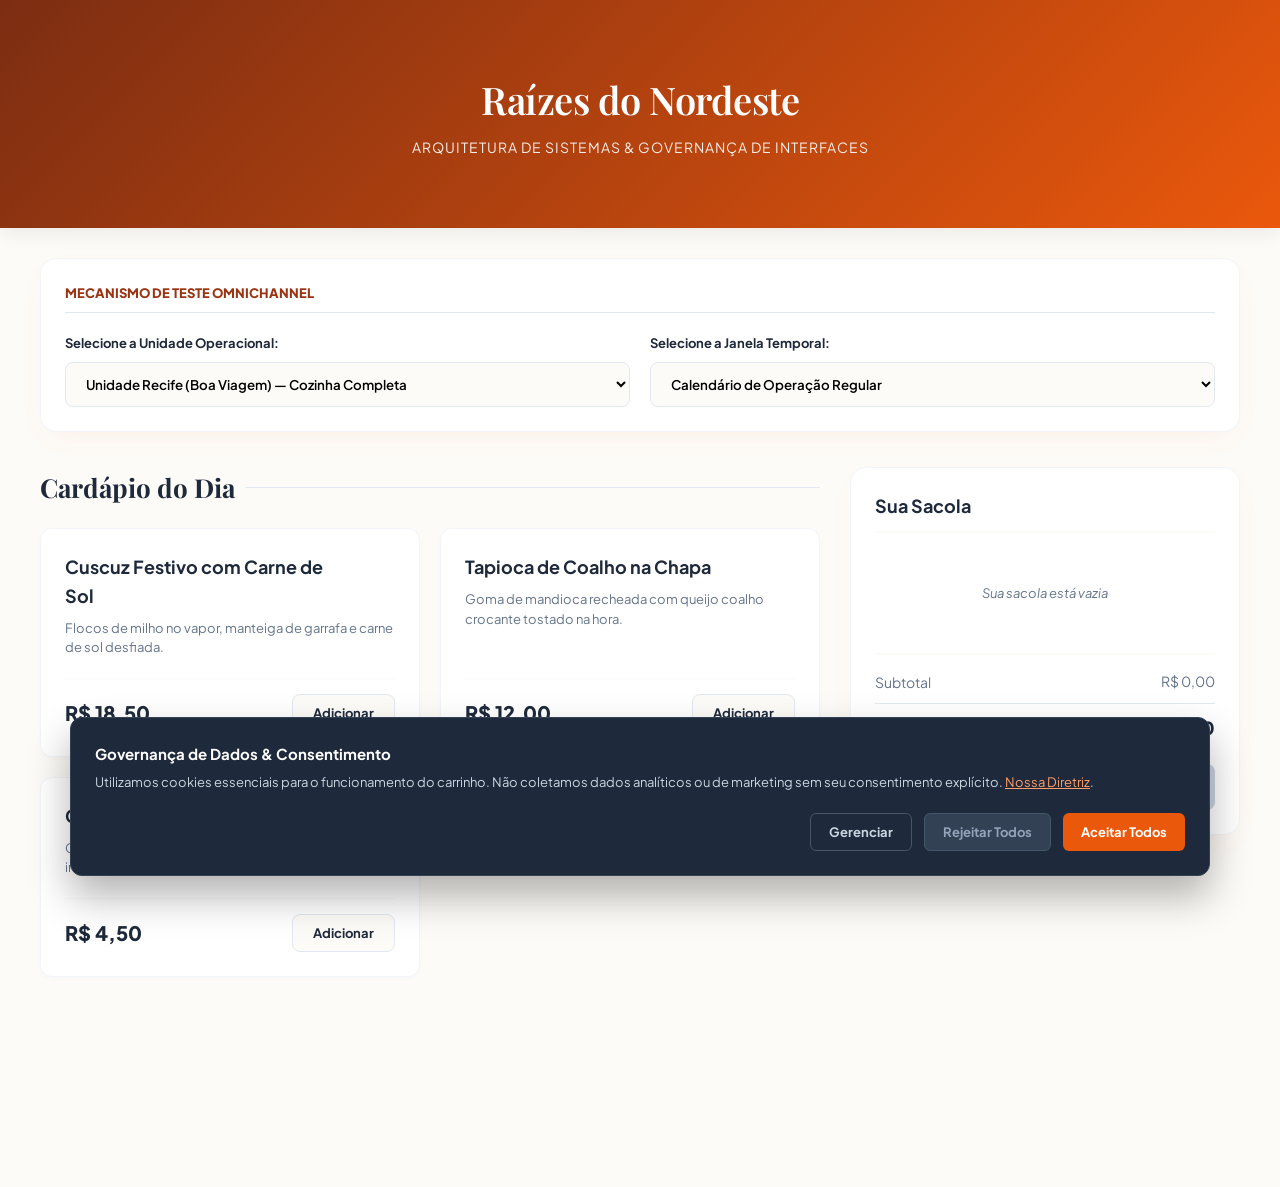
==== index.html @ add28064 "Add files via upload" ====
<!DOCTYPE html>
<html lang="pt-BR">
<head>
    <meta charset="UTF-8">
    <meta name="viewport" content="width=device-width, initial-scale=1.0">
    <title>Raízes do Nordeste - Painel Omnichannel</title>
    
    <link rel="preconnect" href="https://fonts.googleapis.com">
    <link rel="preconnect" href="https://fonts.gstatic.com" crossorigin>
    <link href="https://fonts.googleapis.com/css2?family=Playfair+Display:ital,wght@0,600;1,400&family=Plus+Jakarta+Sans:wght@400;500;700;800&display=swap" rel="stylesheet">
    
    <link rel="stylesheet" href="styles.css">
</head>
<body>

    <header class="app-header">
        <div class="container">
            <h1>Raízes do Nordeste</h1>
            <p>Arquitetura de Sistemas & Governança de Interfaces</p>
        </div>
    </header>

    <div class="container">
        
        <section class="simulator-box" aria-label="Controles de Simulação">
            <div class="simulator-title">Mecanismo de Teste Omnichannel</div>
            <div class="control-group">
                <label for="storeFilter">Selecione a Unidade Operacional:</label>
                <select id="storeFilter">
                    <option value="completa">Unidade Recife (Boa Viagem) — Cozinha Completa</option>
                    <option value="reduzida">Unidade Caruaru — Cozinha Reduzida (Restrições)</option>
                </select>
            </div>
            <div class="control-group">
                <label for="seasonFilter">Selecione a Janela Temporal:</label>
                <select id="seasonFilter">
                    <option value="regular">Calendário de Operação Regular</option>
                    <option value="junino">Calendário Festivo (Gatilho Junino)</option>
                </select>
            </div>
        </section>

        <main class="main-layout">
            <section aria-label="Produtos Disponíveis">
                <h2 class="section-title">Cardápio do Dia</h2>
                <div class="menu-grid" id="menuView">
                    </div>
            </section>

            <aside class="cart-card" aria-label="Carrinho de Compras">
                <h3 class="cart-title">Sua Sacola</h3>
                <div class="cart-items-list" id="cartListView">
                    </div>
                <div class="cart-totals">
                    <div class="total-row">
                        <span>Subtotal</span>
                        <span id="labelSubtotal">R$ 0,00</span>
                    </div>
                    <div class="total-row final">
                        <span>Total</span>
                        <span id="labelTotal">R$ 0,00</span>
                    </div>
                    <button class="btn btn-checkout" id="checkoutTrigger" disabled>
                        Confirmar Pedido
                    </button>
                </div>
            </aside>
        </main>
    </div>

    <div class="payment-overlay" id="paymentLockscreen">
        <div class="payment-modal">
            <div class="spinner"></div>
            <h3>Conectando ao Terminal</h3>
            <p>Processando transação de ponta a ponta...</p>
            <span>Aguardando o hardware externo responder.</span>
        </div>
    </div>

    <div class="cookie-banner" id="privacyBanner">
        <div class="cookie-wrapper">
            <div class="cookie-main-content">
                <div class="cookie-title">Governança de Dados & Consentimento</div>
                <p class="cookie-desc">Utilizamos cookies essenciais para o funcionamento do carrinho. Não coletamos dados analíticos ou de marketing sem seu consentimento explícito. <a href="#">Nossa Diretriz</a>.</p>
                
                <div class="cookie-granular-panel" id="granularDashboard">
                    <div class="granular-row">
                        <div class="granular-info">
                            <h5>Cookies Necessários</h5>
                            <p>Persistência da sacola e segurança.</p>
                        </div>
                        <label class="switch">
                            <input type="checkbox" checked disabled>
                            <span class="slider always-on"></span>
                        </label>
                    </div>
                    <div class="granular-row">
                        <div class="granular-info">
                            <h5>Desempenho (Analíticos)</h5>
                            <p>Métricas anonimizadas de saída de pratos.</p>
                        </div>
                        <label class="switch">
                            <input type="checkbox" id="cookieAnalitico">
                            <span class="slider"></span>
                        </label>
                    </div>
                    <div class="granular-row">
                        <div class="granular-info">
                            <h5>Marketing e Fidelidade</h5>
                            <p>Cupons de desconto integrados.</p>
                        </div>
                        <label class="switch">
                            <input type="checkbox" id="cookieMarketing">
                            <span class="slider"></span>
                        </label>
                    </div>
                </div>
            </div>
            <div class="cookie-buttons">
                <button class="btn-ck btn-ck-manage" id="btnManageCookies">Gerenciar</button>
                <button class="btn-ck btn-ck-reject" id="btnRejectCookies">Rejeitar Todos</button>
                <button class="btn-ck btn-ck-accept" id="btnAcceptCookies">Aceitar Todos</button>
            </div>
        </div>
    </div>

    <script src="app.js"></script>
</body>
</html>
---- styles.css ----
:root {
    --primary: #ea580c;
    --primary-dark: #9a3412;
    --primary-light: #ffedd5;
    --bg-sand: #fdfbf7;
    --text-dark: #1e293b;
    --text-muted: #64748b;
    --white: #ffffff;
    --border: #e2e8f0;
    --success: #10b981;
    --font-display: 'Playfair Display', Georgia, serif;
    --font-sans: 'Plus Jakarta Sans', sans-serif;
    --shadow: 0 10px 30px -10px rgba(234, 88, 12, 0.08);
    --transition: all 0.3s cubic-bezier(0.4, 0, 0.2, 1);
}

* { box-sizing: border-box; margin: 0; padding: 0; }
body { background-color: var(--bg-sand); color: var(--text-dark); font-family: var(--font-sans); line-height: 1.6; padding-bottom: 180px; }

.app-header { background: linear-gradient(135deg, #7c2d12, #ea580c); color: var(--white); padding: 40px 0; text-align: center; box-shadow: 0 4px 20px rgba(0,0,0,0.08); }
.app-header h1 { font-family: var(--font-display); font-size: 38px; font-weight: 600; letter-spacing: -0.5px; }
.app-header p { font-size: 14px; opacity: 0.9; margin-top: 5px; letter-spacing: 1px; text-transform: uppercase; }

.container { max-width: 1240px; margin: 30px auto; padding: 0 20px; }

.simulator-box { background: var(--white); border: 1px solid #f1f5f9; border-radius: 16px; padding: 24px; margin-bottom: 35px; box-shadow: var(--shadow); display: grid; grid-template-columns: 1fr; gap: 20px; }
@media (min-width: 768px) { .simulator-box { grid-template-columns: 1fr 1fr; } }
.simulator-title { grid-column: 1 / -1; font-size: 13px; font-weight: 800; text-transform: uppercase; color: var(--primary-dark); border-bottom: 1px solid var(--border); padding-bottom: 8px; }
.control-group { display: flex; flex-direction: column; gap: 8px; }
.control-group label { font-size: 13px; font-weight: 700; }
.control-group select { padding: 12px 16px; border-radius: 8px; border: 1px solid var(--border); background-color: var(--bg-sand); font-family: var(--font-sans); font-weight: 600; cursor: pointer; transition: var(--transition); }
.control-group select:focus { outline: none; border-color: var(--primary); box-shadow: 0 0 0 4px rgba(234, 88, 12, 0.1); }

.main-layout { display: grid; grid-template-columns: 1fr; gap: 30px; }
@media (min-width: 992px) { .main-layout { grid-template-columns: 2fr 1fr; } }
.section-title { font-family: var(--font-display); font-size: 26px; margin-bottom: 20px; display: flex; align-items: center; gap: 10px; }
.section-title::after { content: ''; flex-grow: 1; height: 1px; background: var(--border); }

.menu-grid { display: grid; grid-template-columns: 1fr; gap: 20px; }
@media (min-width: 600px) { .menu-grid { grid-template-columns: repeat(2, 1fr); } }

.product-card { background: var(--white); border: 1px solid #f1f5f9; border-radius: 12px; padding: 24px; display: flex; flex-direction: column; justify-content: space-between; position: relative; transition: var(--transition); box-shadow: 0 2px 4px rgba(0,0,0,0.02); }
.product-card:hover { transform: translateY(-4px); box-shadow: 0 12px 24px rgba(234, 88, 12, 0.06); border-color: rgba(234, 88, 12, 0.2); }
.badge-sazonal { position: absolute; top: 20px; right: 20px; background: var(--primary-light); color: var(--primary-dark); font-size: 10px; font-weight: 800; padding: 4px 10px; border-radius: 20px; text-transform: uppercase; }
.product-name { font-size: 18px; font-weight: 700; margin-bottom: 8px; padding-right: 60px; }
.product-desc { font-size: 13px; color: var(--text-muted); line-height: 1.5; margin-bottom: 20px; }
.product-footer { display: flex; justify-content: space-between; align-items: center; margin-top: auto; padding-top: 15px; border-top: 1px solid #fafafa; }
.product-price { font-size: 20px; font-weight: 800; }

.btn { font-family: var(--font-sans); font-weight: 700; font-size: 13px; padding: 10px 20px; border: none; border-radius: 8px; cursor: pointer; transition: var(--transition); }
.btn-add { background: var(--bg-sand); color: var(--text-dark); border: 1px solid var(--border); }
.btn-add:hover { background: var(--primary); color: var(--white); border-color: var(--primary); }
.btn-checkout { background: var(--primary); color: var(--white); width: 100%; padding: 14px; font-size: 14px; margin-top: 15px; box-shadow: 0 4px 12px rgba(234, 88, 12, 0.2); }
.btn-checkout:hover:not(:disabled) { background: var(--primary-dark); transform: translateY(-1px); }
.btn-checkout:disabled { background: #cbd5e1; color: #94a3b8; box-shadow: none; cursor: not-allowed; }

.cart-card { background: var(--white); border: 1px solid #f1f5f9; border-radius: 16px; padding: 24px; box-shadow: var(--shadow); height: fit-content; position: sticky; top: 30px; }
.cart-title { font-size: 18px; font-weight: 700; margin-bottom: 20px; padding-bottom: 10px; border-bottom: 2px solid var(--bg-sand); }
.cart-items-list { max-height: 280px; overflow-y: auto; margin-bottom: 20px; }
.cart-item { display: flex; justify-content: space-between; align-items: center; padding: 12px 0; border-bottom: 1px dashed var(--border); animation: slideIn 0.2s ease; }
.cart-item-info h4 { font-size: 14px; font-weight: 700; }
.btn-remove { background: none; border: none; color: var(--text-muted); font-size: 11px; text-decoration: underline; cursor: pointer; margin-top: 2px; }
.btn-remove:hover { color: #ef4444; }
.cart-item-price { font-size: 14px; font-weight: 700; }
.cart-empty { text-align: center; color: var(--text-muted); font-style: italic; padding: 30px 0; font-size: 13px; }
.cart-totals { border-top: 2px solid var(--bg-sand); padding-top: 15px; }
.total-row { display: flex; justify-content: space-between; font-size: 14px; color: var(--text-muted); margin-bottom: 6px; }
.total-row.final { font-size: 18px; font-weight: 800; color: var(--text-dark); margin-top: 10px; padding-top: 10px; border-top: 1px solid var(--border); }

.payment-overlay { position: fixed; top: 0; left: 0; width: 100%; height: 100%; background: rgba(15, 23, 42, 0.6); backdrop-filter: blur(4px); display: none; justify-content: center; align-items: center; z-index: 10000; }
.payment-modal { background: var(--white); padding: 40px; border-radius: 16px; max-width: 400px; width: 85%; text-align: center; box-shadow: 0 20px 25px -5px rgba(0,0,0,0.1); }
.payment-modal p { font-size: 14px; margin-top: 10px; }
.payment-modal span { font-size: 11px; color: var(--text-muted); display: block; margin-top: 15px; }
.spinner { width: 50px; height: 50px; border: 4px solid var(--border); border-top-color: var(--primary); border-radius: 50%; animation: spin 0.8s linear infinite; margin: 0 auto 20px; }

.cookie-banner { position: fixed; bottom: 24px; left: 50%; transform: translateX(-50%); width: 92%; max-width: 1140px; background: #1e293b; color: var(--white); border-radius: 12px; box-shadow: 0 20px 40px rgba(0,0,0,0.3); z-index: 9999; border: 1px solid #334155; overflow: hidden; }
.cookie-wrapper { padding: 24px; }
.cookie-main-content { margin-bottom: 20px; }
.cookie-title { font-size: 15px; font-weight: 700; margin-bottom: 6px; }
.cookie-desc { font-size: 13px; line-height: 1.6; color: #cbd5e1; }
.cookie-desc a { color: #ff9d66; text-decoration: underline; }
.cookie-buttons { display: flex; gap: 12px; flex-wrap: wrap; justify-content: flex-end; }
.btn-ck { font-family: var(--font-sans); font-weight: 700; font-size: 13px; padding: 10px 18px; border-radius: 6px; border: none; cursor: pointer; transition: var(--transition); }
.btn-ck-accept { background: var(--primary); color: var(--white); }
.btn-ck-accept:hover { background: var(--primary-dark); }
.btn-ck-reject { background: #334155; color: #94a3b8; border: 1px solid #475569; }
.btn-ck-reject:hover { background: #475569; color: var(--white); }
.btn-ck-manage { background: transparent; color: #cbd5e1; border: 1px solid #475569; }
.btn-ck-manage:hover { border-color: #94a3b8; color: var(--white); }

.cookie-granular-panel { display: none; grid-template-columns: 1fr; gap: 12px; margin-top: 20px; padding-top: 20px; border-top: 1px solid #334155; }
.granular-row { background: #1e293b; border: 1px solid #334155; padding: 14px; border-radius: 8px; display: flex; justify-content: space-between; align-items: center; }
.granular-info h5 { font-size: 13px; color: var(--white); }
.granular-info p { font-size: 11px; color: #94a3b8; }

.switch { position: relative; display: inline-block; width: 40px; height: 22px; }
.switch input { opacity: 0; width: 0; height: 0; }
.slider { position: absolute; cursor: pointer; top: 0; left: 0; right: 0; bottom: 0; background-color: #475569; transition: .3s; border-radius: 22px; }
.slider::before { position: absolute; content: ""; height: 14px; width: 14px; left: 4px; bottom: 4px; background-color: white; transition: .3s; border-radius: 50%; }
input:checked + .slider { background-color: var(--primary); }
input:checked + .slider::before { transform: translateX(18px); }
.slider.always-on { background-color: var(--success); cursor: not-allowed; }

@keyframes spin { to { transform: rotate(360deg); } }
@keyframes slideIn { from { opacity: 0; transform: translateY(6px); } to { opacity: 1; transform: translateY(0); } }
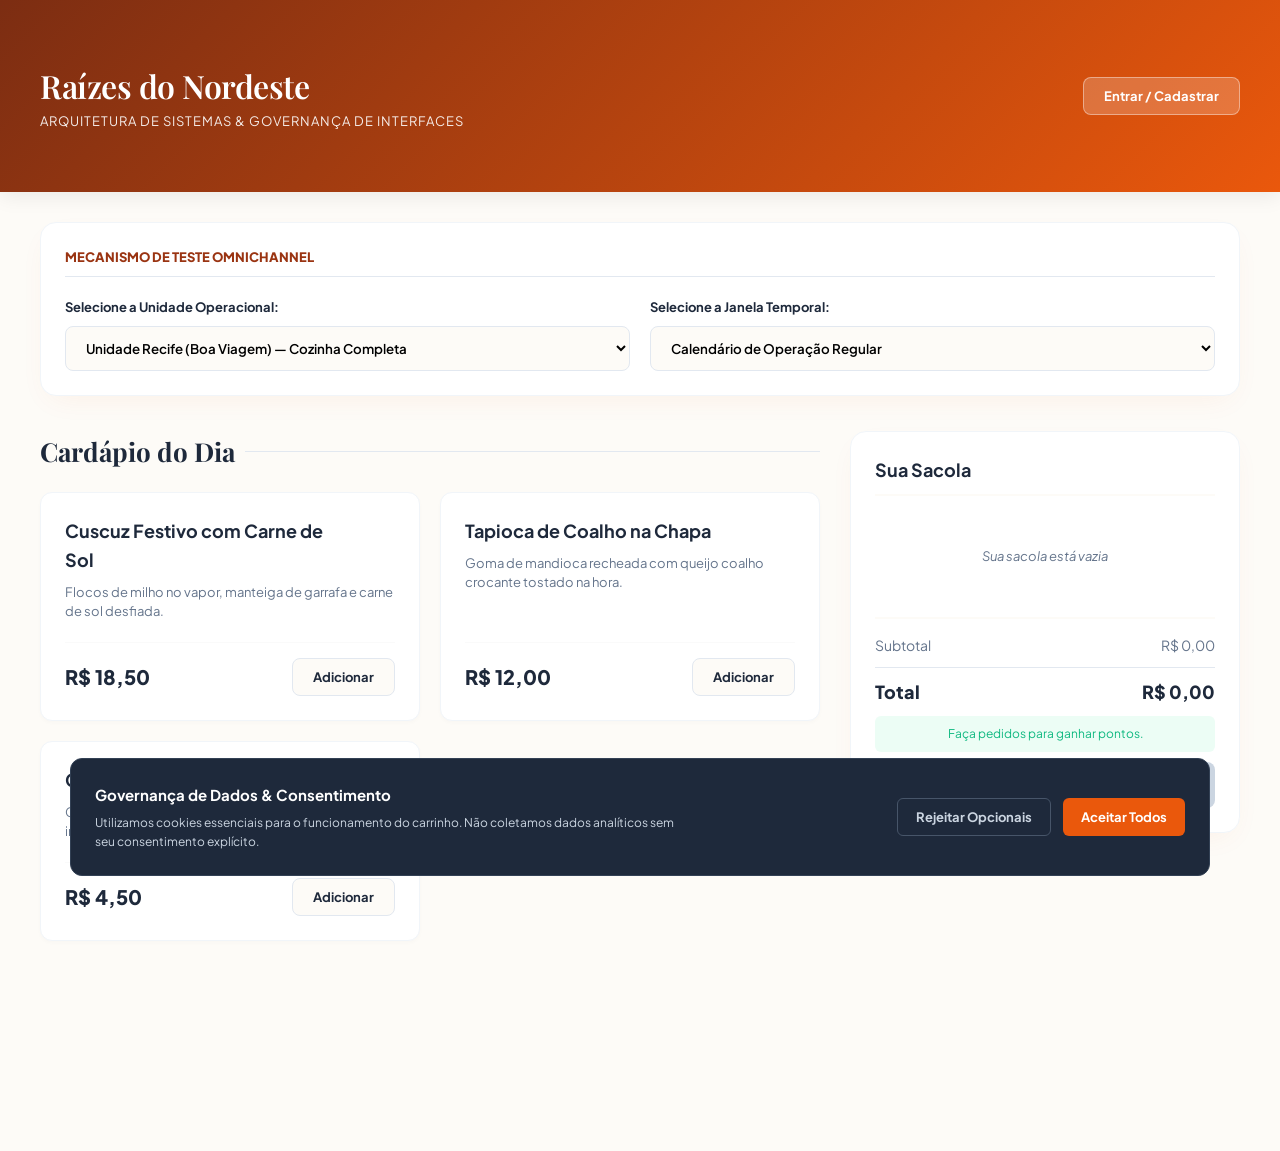
==== commit 0febf23e: "Add files via upload" ====
--- a/index.html
+++ b/index.html
@@ -8,20 +8,23 @@
     <link rel="preconnect" href="https://fonts.googleapis.com">
     <link rel="preconnect" href="https://fonts.gstatic.com" crossorigin>
     <link href="https://fonts.googleapis.com/css2?family=Playfair+Display:ital,wght@0,600;1,400&family=Plus+Jakarta+Sans:wght@400;500;700;800&display=swap" rel="stylesheet">
-    
     <link rel="stylesheet" href="styles.css">
 </head>
 <body>
 
     <header class="app-header">
-        <div class="container">
-            <h1>Raízes do Nordeste</h1>
-            <p>Arquitetura de Sistemas & Governança de Interfaces</p>
+        <div class="container header-flex">
+            <div class="brand">
+                <h1>Raízes do Nordeste</h1>
+                <p>Arquitetura de Sistemas & Governança de Interfaces</p>
+            </div>
+            <div class="user-area" id="userArea">
+                <button class="btn btn-auth" id="btnLoginClick">Entrar / Cadastrar</button>
+            </div>
         </div>
     </header>
 
     <div class="container">
-        
         <section class="simulator-box" aria-label="Controles de Simulação">
             <div class="simulator-title">Mecanismo de Teste Omnichannel</div>
             <div class="control-group">
@@ -60,12 +63,48 @@
                         <span>Total</span>
                         <span id="labelTotal">R$ 0,00</span>
                     </div>
+                    <p class="points-preview" id="pointsPreview">Este pedido vai gerar <strong>0 pontos</strong> de fidelidade.</p>
                     <button class="btn btn-checkout" id="checkoutTrigger" disabled>
                         Confirmar Pedido
                     </button>
                 </div>
             </aside>
         </main>
+    </div>
+
+    <div class="auth-overlay" id="authModal">
+        <div class="auth-box">
+            <button class="btn-close" id="btnCloseAuth">×</button>
+            <h3 class="auth-title">Identificação do Cliente</h3>
+            <p class="auth-desc">Cadastre-se para acumular pontos no nosso Clube de Vantagens e finalizar seu pedido.</p>
+            
+            <form id="authForm" class="auth-form">
+                <div class="form-group">
+                    <label for="userName">Nome Completo</label>
+                    <input type="text" id="userName" required placeholder="Ex: Maria da Silva">
+                </div>
+                <div class="form-group">
+                    <label for="userEmail">E-mail</label>
+                    <input type="email" id="userEmail" required placeholder="Ex: maria@email.com">
+                </div>
+                <div class="form-group">
+                    <label for="userPhone">Telefone (WhatsApp)</label>
+                    <input type="tel" id="userPhone" required placeholder="(00) 00000-0000" pattern="[0-9() -]{10,15}">
+                </div>
+                
+                <div class="lgpd-consent">
+                    <label class="checkbox-container">
+                        <input type="checkbox" id="lgpdConsent" required>
+                        <span class="checkmark"></span>
+                        <span class="consent-text">
+                            Estou ciente e consinto que meus dados (Nome, E-mail e Telefone) sejam armazenados exclusivamente para o processamento do pedido e para a geração de pontos no Programa de Fidelidade, conforme a <a href="#">Política de Privacidade (LGPD)</a>.
+                        </span>
+                    </label>
+                </div>
+                
+                <button type="submit" class="btn btn-submit">Criar Conta & Continuar</button>
+            </form>
+        </div>
     </div>
 
     <div class="payment-overlay" id="paymentLockscreen">
@@ -81,44 +120,10 @@
         <div class="cookie-wrapper">
             <div class="cookie-main-content">
                 <div class="cookie-title">Governança de Dados & Consentimento</div>
-                <p class="cookie-desc">Utilizamos cookies essenciais para o funcionamento do carrinho. Não coletamos dados analíticos ou de marketing sem seu consentimento explícito. <a href="#">Nossa Diretriz</a>.</p>
-                
-                <div class="cookie-granular-panel" id="granularDashboard">
-                    <div class="granular-row">
-                        <div class="granular-info">
-                            <h5>Cookies Necessários</h5>
-                            <p>Persistência da sacola e segurança.</p>
-                        </div>
-                        <label class="switch">
-                            <input type="checkbox" checked disabled>
-                            <span class="slider always-on"></span>
-                        </label>
-                    </div>
-                    <div class="granular-row">
-                        <div class="granular-info">
-                            <h5>Desempenho (Analíticos)</h5>
-                            <p>Métricas anonimizadas de saída de pratos.</p>
-                        </div>
-                        <label class="switch">
-                            <input type="checkbox" id="cookieAnalitico">
-                            <span class="slider"></span>
-                        </label>
-                    </div>
-                    <div class="granular-row">
-                        <div class="granular-info">
-                            <h5>Marketing e Fidelidade</h5>
-                            <p>Cupons de desconto integrados.</p>
-                        </div>
-                        <label class="switch">
-                            <input type="checkbox" id="cookieMarketing">
-                            <span class="slider"></span>
-                        </label>
-                    </div>
-                </div>
+                <p class="cookie-desc">Utilizamos cookies essenciais para o funcionamento do carrinho. Não coletamos dados analíticos sem seu consentimento explícito.</p>
             </div>
             <div class="cookie-buttons">
-                <button class="btn-ck btn-ck-manage" id="btnManageCookies">Gerenciar</button>
-                <button class="btn-ck btn-ck-reject" id="btnRejectCookies">Rejeitar Todos</button>
+                <button class="btn-ck btn-ck-reject" id="btnRejectCookies">Rejeitar Opcionais</button>
                 <button class="btn-ck btn-ck-accept" id="btnAcceptCookies">Aceitar Todos</button>
             </div>
         </div>
--- a/styles.css
+++ b/styles.css
@@ -17,9 +17,15 @@
 * { box-sizing: border-box; margin: 0; padding: 0; }
 body { background-color: var(--bg-sand); color: var(--text-dark); font-family: var(--font-sans); line-height: 1.6; padding-bottom: 180px; }
 
-.app-header { background: linear-gradient(135deg, #7c2d12, #ea580c); color: var(--white); padding: 40px 0; text-align: center; box-shadow: 0 4px 20px rgba(0,0,0,0.08); }
-.app-header h1 { font-family: var(--font-display); font-size: 38px; font-weight: 600; letter-spacing: -0.5px; }
-.app-header p { font-size: 14px; opacity: 0.9; margin-top: 5px; letter-spacing: 1px; text-transform: uppercase; }
+.app-header { background: linear-gradient(135deg, #7c2d12, #ea580c); color: var(--white); padding: 30px 0; box-shadow: 0 4px 20px rgba(0,0,0,0.08); }
+.header-flex { display: flex; justify-content: space-between; align-items: center; flex-wrap: wrap; gap: 20px; }
+.brand h1 { font-family: var(--font-display); font-size: 32px; font-weight: 600; letter-spacing: -0.5px; }
+.brand p { font-size: 13px; opacity: 0.9; text-transform: uppercase; letter-spacing: 1px; }
+
+/* Badge do Usuário */
+.user-badge { display: flex; flex-direction: column; align-items: flex-end; background: rgba(0,0,0,0.15); padding: 10px 16px; border-radius: 8px; }
+.user-name { font-size: 14px; font-weight: 700; }
+.user-points { font-size: 12px; color: #fde047; font-weight: 800; display: flex; align-items: center; gap: 4px; }
 
 .container { max-width: 1240px; margin: 30px auto; padding: 0 20px; }
 
@@ -29,7 +35,6 @@
 .control-group { display: flex; flex-direction: column; gap: 8px; }
 .control-group label { font-size: 13px; font-weight: 700; }
 .control-group select { padding: 12px 16px; border-radius: 8px; border: 1px solid var(--border); background-color: var(--bg-sand); font-family: var(--font-sans); font-weight: 600; cursor: pointer; transition: var(--transition); }
-.control-group select:focus { outline: none; border-color: var(--primary); box-shadow: 0 0 0 4px rgba(234, 88, 12, 0.1); }
 
 .main-layout { display: grid; grid-template-columns: 1fr; gap: 30px; }
 @media (min-width: 992px) { .main-layout { grid-template-columns: 2fr 1fr; } }
@@ -48,11 +53,15 @@
 .product-price { font-size: 20px; font-weight: 800; }
 
 .btn { font-family: var(--font-sans); font-weight: 700; font-size: 13px; padding: 10px 20px; border: none; border-radius: 8px; cursor: pointer; transition: var(--transition); }
+.btn-auth { background: rgba(255,255,255,0.2); color: var(--white); border: 1px solid rgba(255,255,255,0.4); }
+.btn-auth:hover { background: var(--white); color: var(--primary-dark); }
 .btn-add { background: var(--bg-sand); color: var(--text-dark); border: 1px solid var(--border); }
 .btn-add:hover { background: var(--primary); color: var(--white); border-color: var(--primary); }
-.btn-checkout { background: var(--primary); color: var(--white); width: 100%; padding: 14px; font-size: 14px; margin-top: 15px; box-shadow: 0 4px 12px rgba(234, 88, 12, 0.2); }
+.btn-checkout { background: var(--primary); color: var(--white); width: 100%; padding: 14px; font-size: 14px; margin-top: 10px; box-shadow: 0 4px 12px rgba(234, 88, 12, 0.2); }
 .btn-checkout:hover:not(:disabled) { background: var(--primary-dark); transform: translateY(-1px); }
 .btn-checkout:disabled { background: #cbd5e1; color: #94a3b8; box-shadow: none; cursor: not-allowed; }
+.btn-submit { background: var(--success); color: var(--white); width: 100%; padding: 14px; font-size: 14px; margin-top: 20px; }
+.btn-submit:hover { background: #059669; }
 
 .cart-card { background: var(--white); border: 1px solid #f1f5f9; border-radius: 16px; padding: 24px; box-shadow: var(--shadow); height: fit-content; position: sticky; top: 30px; }
 .cart-title { font-size: 18px; font-weight: 700; margin-bottom: 20px; padding-bottom: 10px; border-bottom: 2px solid var(--bg-sand); }
@@ -66,40 +75,42 @@
 .cart-totals { border-top: 2px solid var(--bg-sand); padding-top: 15px; }
 .total-row { display: flex; justify-content: space-between; font-size: 14px; color: var(--text-muted); margin-bottom: 6px; }
 .total-row.final { font-size: 18px; font-weight: 800; color: var(--text-dark); margin-top: 10px; padding-top: 10px; border-top: 1px solid var(--border); }
+.points-preview { font-size: 12px; color: var(--success); text-align: center; background: #ecfdf5; padding: 8px; border-radius: 6px; margin-top: 10px; }
 
-.payment-overlay { position: fixed; top: 0; left: 0; width: 100%; height: 100%; background: rgba(15, 23, 42, 0.6); backdrop-filter: blur(4px); display: none; justify-content: center; align-items: center; z-index: 10000; }
-.payment-modal { background: var(--white); padding: 40px; border-radius: 16px; max-width: 400px; width: 85%; text-align: center; box-shadow: 0 20px 25px -5px rgba(0,0,0,0.1); }
-.payment-modal p { font-size: 14px; margin-top: 10px; }
-.payment-modal span { font-size: 11px; color: var(--text-muted); display: block; margin-top: 15px; }
+/* Formulário e Modal LGPD */
+.auth-overlay { position: fixed; top: 0; left: 0; width: 100%; height: 100%; background: rgba(15, 23, 42, 0.7); backdrop-filter: blur(4px); display: none; justify-content: center; align-items: center; z-index: 9000; }
+.auth-box { background: var(--white); padding: 30px; border-radius: 16px; max-width: 420px; width: 90%; position: relative; box-shadow: 0 25px 50px -12px rgba(0,0,0,0.25); }
+.btn-close { position: absolute; top: 15px; right: 15px; background: none; border: none; font-size: 24px; color: var(--text-muted); cursor: pointer; }
+.auth-title { font-size: 20px; font-weight: 800; margin-bottom: 8px; }
+.auth-desc { font-size: 13px; color: var(--text-muted); margin-bottom: 20px; }
+.form-group { margin-bottom: 15px; display: flex; flex-direction: column; gap: 5px; }
+.form-group label { font-size: 12px; font-weight: 700; color: var(--text-dark); }
+.form-group input { padding: 12px; border: 1px solid var(--border); border-radius: 8px; font-family: var(--font-sans); font-size: 14px; transition: var(--transition); }
+.form-group input:focus { outline: none; border-color: var(--primary); box-shadow: 0 0 0 3px rgba(234, 88, 12, 0.1); }
+
+/* Custom Checkbox LGPD */
+.lgpd-consent { margin-top: 20px; padding: 15px; background: var(--bg-sand); border-radius: 8px; border: 1px solid var(--border); }
+.checkbox-container { display: flex; align-items: flex-start; position: relative; padding-left: 28px; cursor: pointer; font-size: 11px; color: var(--text-muted); line-height: 1.5; }
+.checkbox-container input { position: absolute; opacity: 0; cursor: pointer; height: 0; width: 0; }
+.checkmark { position: absolute; top: 0; left: 0; height: 18px; width: 18px; background-color: var(--white); border: 1px solid var(--border); border-radius: 4px; }
+.checkbox-container input:checked ~ .checkmark { background-color: var(--success); border-color: var(--success); }
+.checkmark:after { content: ""; position: absolute; display: none; }
+.checkbox-container input:checked ~ .checkmark:after { display: block; }
+.checkbox-container .checkmark:after { left: 6px; top: 2px; width: 4px; height: 10px; border: solid white; border-width: 0 2px 2px 0; transform: rotate(45deg); }
+.consent-text a { color: var(--primary); font-weight: 600; text-decoration: underline; }
+
+.payment-overlay { position: fixed; top: 0; left: 0; width: 100%; height: 100%; background: rgba(15, 23, 42, 0.8); display: none; justify-content: center; align-items: center; z-index: 10000; }
+.payment-modal { background: var(--white); padding: 40px; border-radius: 16px; max-width: 400px; width: 85%; text-align: center; }
 .spinner { width: 50px; height: 50px; border: 4px solid var(--border); border-top-color: var(--primary); border-radius: 50%; animation: spin 0.8s linear infinite; margin: 0 auto 20px; }
 
-.cookie-banner { position: fixed; bottom: 24px; left: 50%; transform: translateX(-50%); width: 92%; max-width: 1140px; background: #1e293b; color: var(--white); border-radius: 12px; box-shadow: 0 20px 40px rgba(0,0,0,0.3); z-index: 9999; border: 1px solid #334155; overflow: hidden; }
-.cookie-wrapper { padding: 24px; }
-.cookie-main-content { margin-bottom: 20px; }
+.cookie-banner { position: fixed; bottom: 24px; left: 50%; transform: translateX(-50%); width: 92%; max-width: 1140px; background: #1e293b; color: var(--white); border-radius: 12px; z-index: 9999; border: 1px solid #334155; }
+.cookie-wrapper { padding: 24px; display: flex; justify-content: space-between; align-items: center; flex-wrap: wrap; gap: 20px; }
 .cookie-title { font-size: 15px; font-weight: 700; margin-bottom: 6px; }
-.cookie-desc { font-size: 13px; line-height: 1.6; color: #cbd5e1; }
-.cookie-desc a { color: #ff9d66; text-decoration: underline; }
-.cookie-buttons { display: flex; gap: 12px; flex-wrap: wrap; justify-content: flex-end; }
-.btn-ck { font-family: var(--font-sans); font-weight: 700; font-size: 13px; padding: 10px 18px; border-radius: 6px; border: none; cursor: pointer; transition: var(--transition); }
+.cookie-desc { font-size: 12px; color: #cbd5e1; max-width: 600px; }
+.cookie-buttons { display: flex; gap: 12px; }
+.btn-ck { font-family: var(--font-sans); font-weight: 700; font-size: 13px; padding: 10px 18px; border-radius: 6px; border: none; cursor: pointer; }
 .btn-ck-accept { background: var(--primary); color: var(--white); }
-.btn-ck-accept:hover { background: var(--primary-dark); }
-.btn-ck-reject { background: #334155; color: #94a3b8; border: 1px solid #475569; }
-.btn-ck-reject:hover { background: #475569; color: var(--white); }
-.btn-ck-manage { background: transparent; color: #cbd5e1; border: 1px solid #475569; }
-.btn-ck-manage:hover { border-color: #94a3b8; color: var(--white); }
-
-.cookie-granular-panel { display: none; grid-template-columns: 1fr; gap: 12px; margin-top: 20px; padding-top: 20px; border-top: 1px solid #334155; }
-.granular-row { background: #1e293b; border: 1px solid #334155; padding: 14px; border-radius: 8px; display: flex; justify-content: space-between; align-items: center; }
-.granular-info h5 { font-size: 13px; color: var(--white); }
-.granular-info p { font-size: 11px; color: #94a3b8; }
-
-.switch { position: relative; display: inline-block; width: 40px; height: 22px; }
-.switch input { opacity: 0; width: 0; height: 0; }
-.slider { position: absolute; cursor: pointer; top: 0; left: 0; right: 0; bottom: 0; background-color: #475569; transition: .3s; border-radius: 22px; }
-.slider::before { position: absolute; content: ""; height: 14px; width: 14px; left: 4px; bottom: 4px; background-color: white; transition: .3s; border-radius: 50%; }
-input:checked + .slider { background-color: var(--primary); }
-input:checked + .slider::before { transform: translateX(18px); }
-.slider.always-on { background-color: var(--success); cursor: not-allowed; }
+.btn-ck-reject { background: transparent; color: #cbd5e1; border: 1px solid #475569; }
 
 @keyframes spin { to { transform: rotate(360deg); } }
 @keyframes slideIn { from { opacity: 0; transform: translateY(6px); } to { opacity: 1; transform: translateY(0); } }
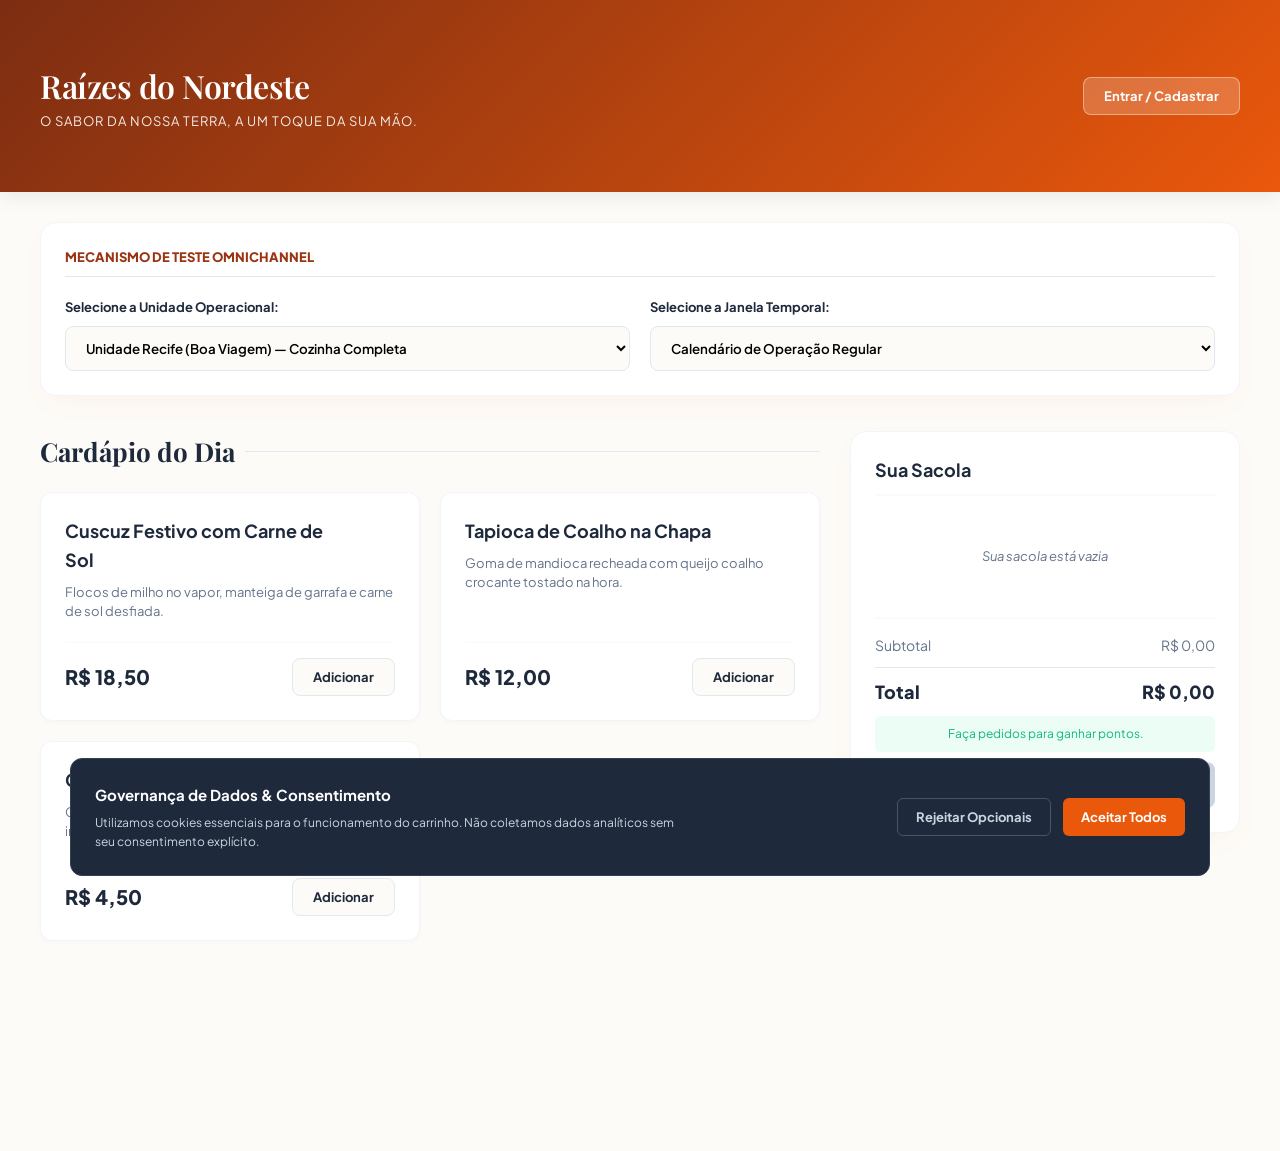
==== commit 45543fa1: "Update index.html" ====
--- a/index.html
+++ b/index.html
@@ -16,7 +16,7 @@
         <div class="container header-flex">
             <div class="brand">
                 <h1>Raízes do Nordeste</h1>
-                <p>Arquitetura de Sistemas & Governança de Interfaces</p>
+                <p>O sabor da nossa terra, a um toque da sua mão.</p>
             </div>
             <div class="user-area" id="userArea">
                 <button class="btn btn-auth" id="btnLoginClick">Entrar / Cadastrar</button>
@@ -131,4 +131,4 @@
 
     <script src="app.js"></script>
 </body>
-</html>+</html>
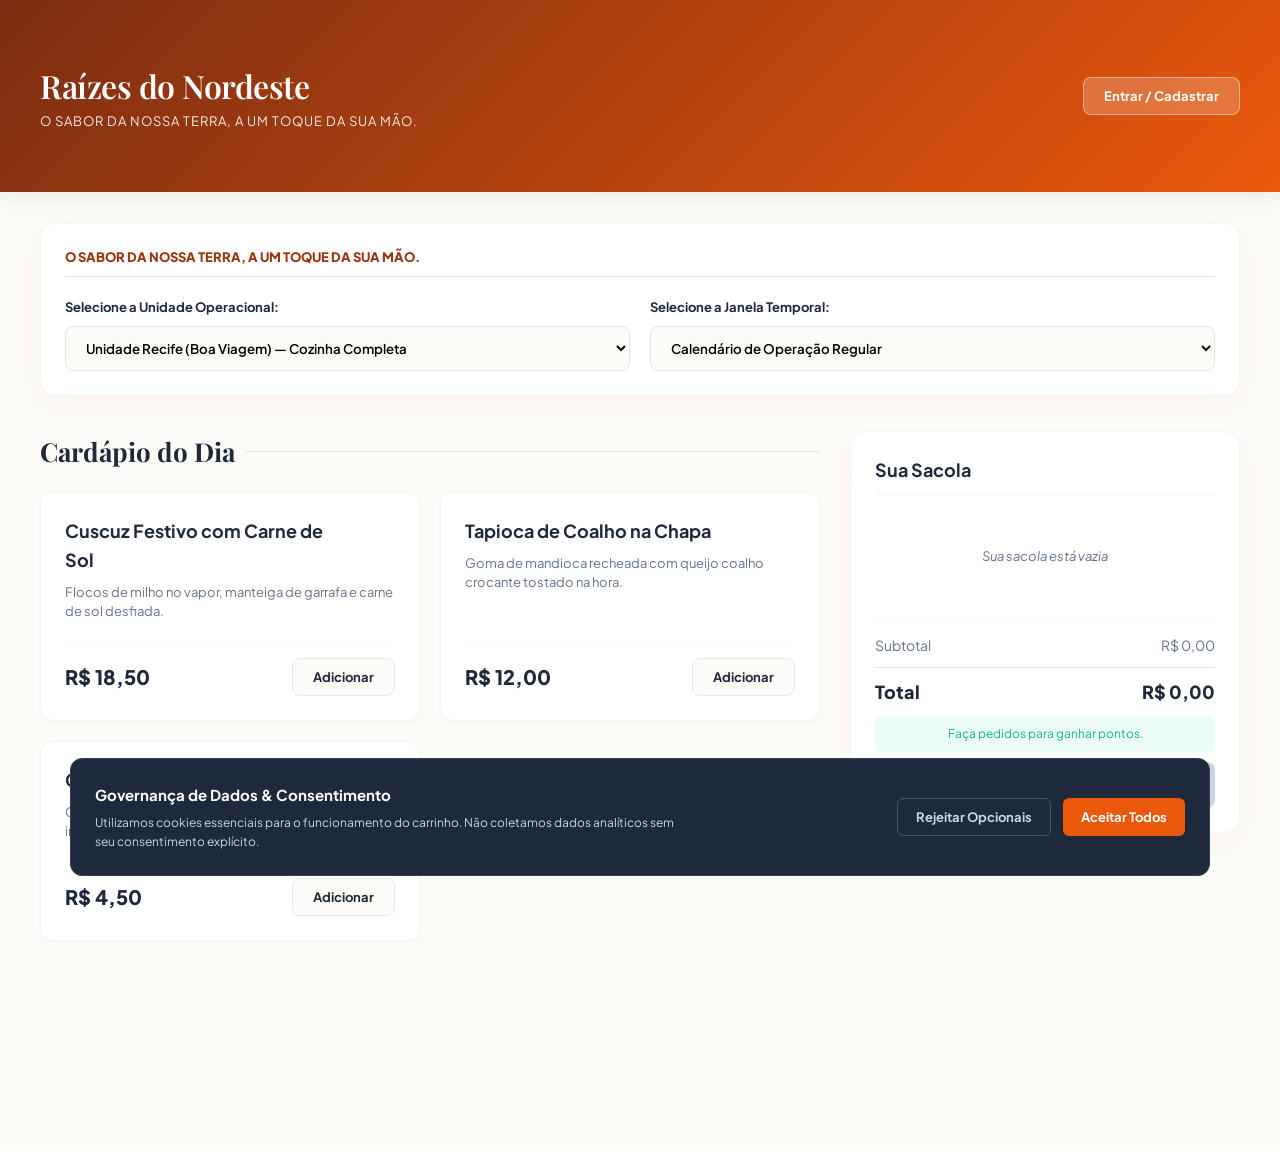
==== commit 25ad0cd7: "Update index.html" ====
--- a/index.html
+++ b/index.html
@@ -26,7 +26,7 @@
 
     <div class="container">
         <section class="simulator-box" aria-label="Controles de Simulação">
-            <div class="simulator-title">Mecanismo de Teste Omnichannel</div>
+            <div class="simulator-title">O sabor da nossa terra, a um toque da sua mão.</div>
             <div class="control-group">
                 <label for="storeFilter">Selecione a Unidade Operacional:</label>
                 <select id="storeFilter">
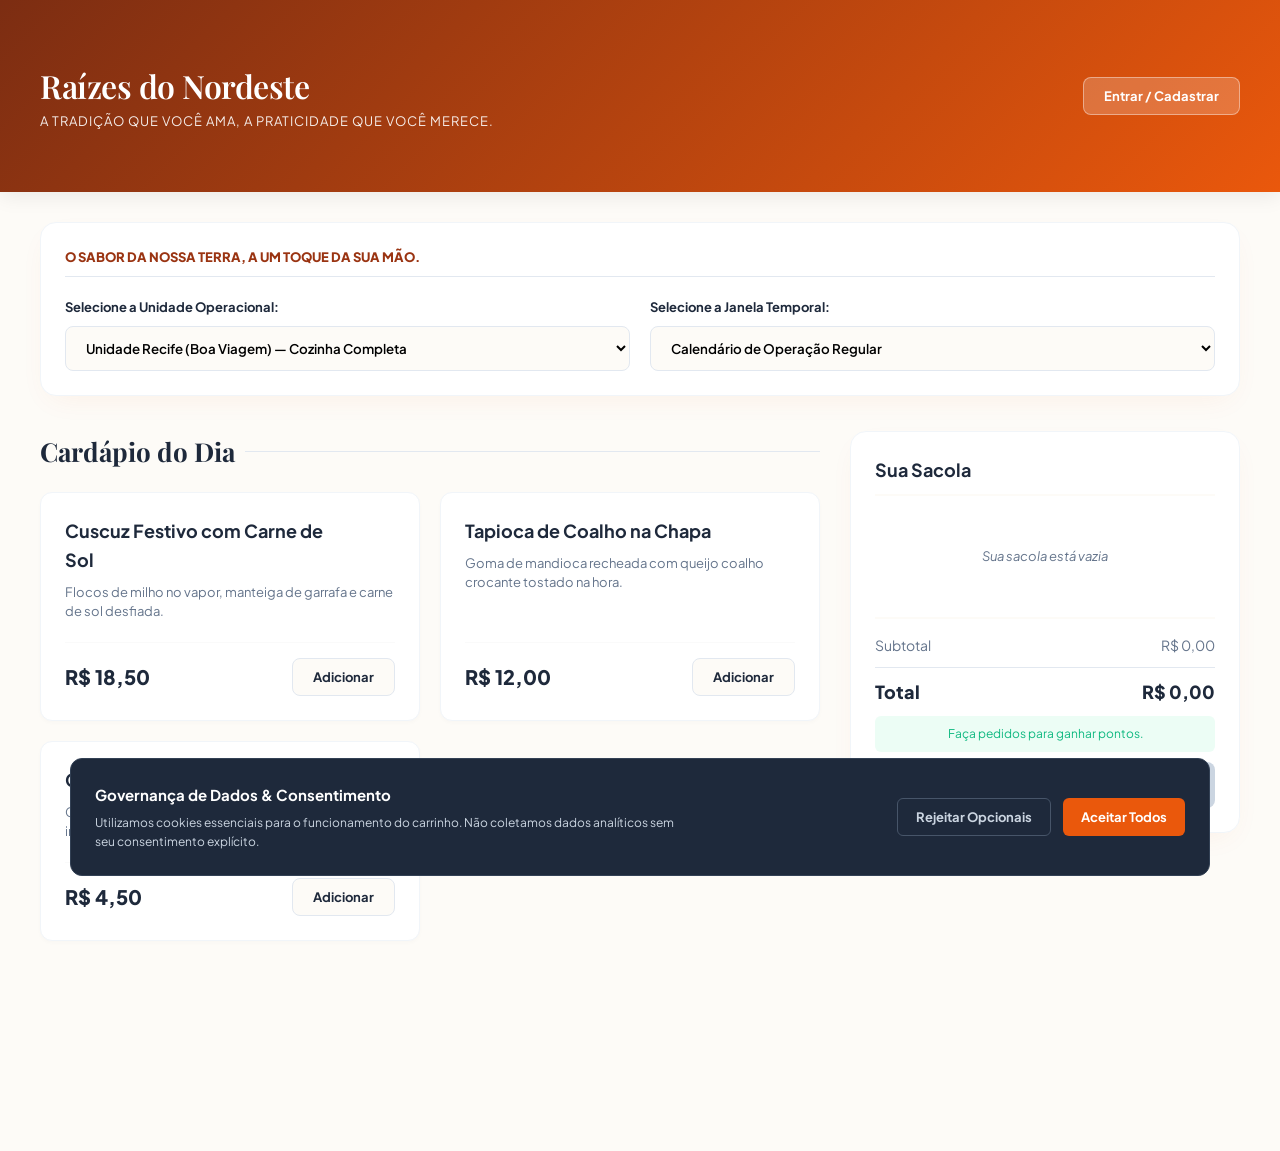
==== commit 0a34635c: "Update index.html" ====
--- a/index.html
+++ b/index.html
@@ -16,7 +16,7 @@
         <div class="container header-flex">
             <div class="brand">
                 <h1>Raízes do Nordeste</h1>
-                <p>O sabor da nossa terra, a um toque da sua mão.</p>
+                <p>A tradição que você ama, a praticidade que você merece.</p>
             </div>
             <div class="user-area" id="userArea">
                 <button class="btn btn-auth" id="btnLoginClick">Entrar / Cadastrar</button>
